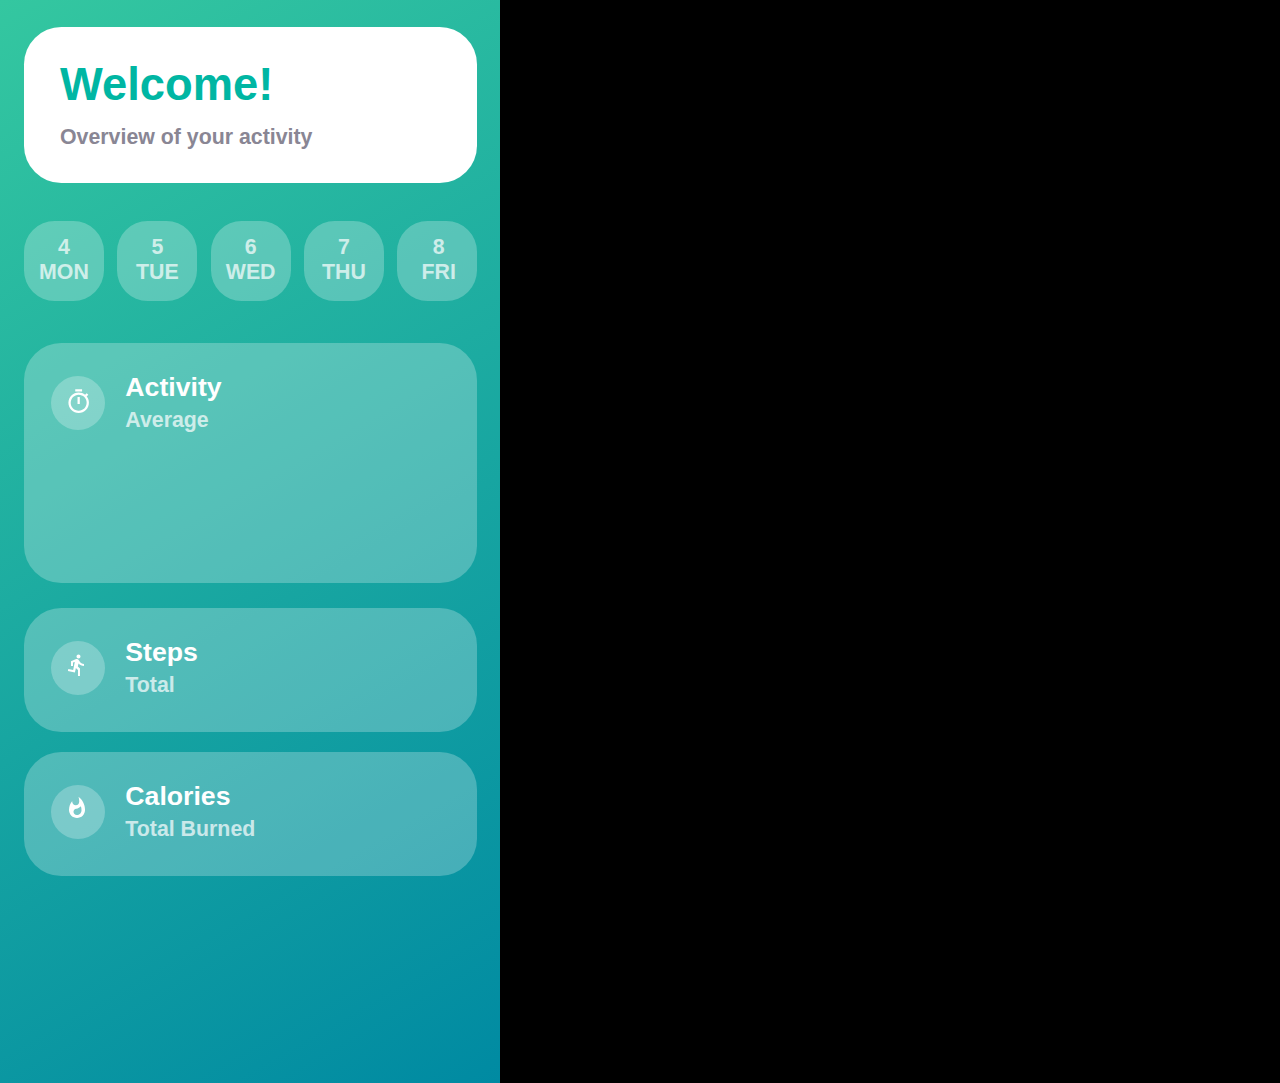
==== index.html @ fbe9bb45 "Add files via upload" ====
<!DOCTYPE html>
<html lang="en" dir="ltr">
  <head>
    <meta charset="utf-8">
    <meta name="viewport" content="width=device-width, initial-scale=1.0">
    <title>Fitnes Tracker</title>
    <script src="..\javascript\java.js"></script>
    <link rel="stylesheet" href="./css/style.css">
  </head>
  <body>

    <div class="container">
      <div class="box">

          <h1>Welcome!</h1>
    <h2>Overview of your activity</h2>
    <div class="dani">
      <h1>4 MON</h1>
      <h2>5 TUE</h2>
      <h3>6 WED</h3>
      <h4>7 THU</h4>
      <h5>8 FRI</h5>
    </div>

          <div class="container1">
            <div class="box1">
              </div>
          </div>
          <div class="container2">
            <div class="box1">
              </div>
          </div>
          <div class="container3">
            <div class="box1">
              </div>
          </div>
          <div class="container4">
            <div class="box1">
              </div>
          </div>
          <div class="container5">
            <div class="box1">
              </div>
          </div>

      </div>
      <div class="dot"></div>
      <img class="slika1" src="img/timer.png" alt="timer">
      <div class="dot1"></div>
      <img class="slika2" src="img/pesak.png" alt="timer">
      <div class="dot2"></div>
      <img class="slika3" src="img/vatra.png" alt="timer">
      <div class="activitynaslov">
        <h1>Activity</h1>
        <h2>Average</h2>
        <h3>Steps</h3>
        <h4>Total</h4>
        <h5>Calories</h5>
        <h6>Total Burned</h6>
      </div>

    </div>

    <div class="activity">
      <div class="box">
        </div>
      </div>

    <div class="steps">
      <div class="box">
      </div>
    </div>

    <div class="caloris">
      <div class="box">
      </div>
    </div>
  </body>

</html>
---- css/style.css ----
body{
  padding: 0;
  margin: 0;
  background-color: black;
}

.container{
  position: relative;
  width: 375pt;
  height: 812pt;
  background-image: linear-gradient(150deg,   #34C7A0, #008AA2);
  position: absolute;
  opacity: 100%;
}
.container .box{
  position: absolute;
  width: 340pt;
  height: 117pt;
  background-color: #FFFFFF;
  margin-left: 18pt;
  margin-top: 20pt;
  border-radius: 28pt;
}
.container h1{
  font-family: Helvetica, Bold;
  color: #00B6A3;
  font-size: 34pt;
  width: 162pt;
  height: 40pt;
  margin-left: 27pt;
  margin-top: 24pt;
  margin-bottom: 10pt;
}
.container h2{
  font-family: Helvetica, medium;
  font-size: 16pt;
  content: normal;
  color: #898694;
  margin-left: 27pt;
  margin-top: 0pt;
}
.dani h1{
  color: white;
  border: none;
  font-family: Helvetica ,medium;
  position: absolute;
  text-align: center;
  width: 38pt;
  height: 38pt;
  margin-left: 11pt;
  margin-top: 50pt;
  font-size: 16pt;
  opacity: 0.7;
}
.dani h2{
  color: white;
  font-family: Helvetica ,medium;
  position: absolute;
  text-align: center;
  width: 38pt;
  height: 38pt;
  margin-left: 81pt;
  margin-top: 50pt;
  font-size: 16pt;
  opacity: 0.7;
}
.dani h3{
  color: white;
  font-family: Helvetica ,medium;
  position: absolute;
  text-align: center;
  width: 38pt;
  height: 38pt;
  margin-left: 151pt;
  margin-top: 50pt;
  font-size: 16pt;
  opacity: 0.7;
}
.dani h4{
  color: white;
  font-family: Helvetica ,medium;
  position: absolute;
  text-align: center;
  width: 38pt;
  height: 38pt;
  margin-left: 221pt;
  margin-top: 50pt;
  font-size: 16pt;
  opacity: 0.7;
}
.dani h5{
  color: white;
  font-family: Helvetica ,medium;
  position: absolute;
  text-align: center;
  width: 38pt;
  height: 38pt;
  margin-left: 292pt;
  margin-top: 50pt;
  font-size: 16pt;
  opacity: 0.7;
}

.container1{
  position: absolute;
  width: 60pt;
  height: 60pt;
  background-color: #FFFFFF;
  position: absolute;
  opacity: 100%;
  margin-left: 0pt;
  margin-top: 40pt;
  border-radius: 23pt;
  opacity: 0.25;
}


}
.container1:hover{
  cursor: pointer;
  background: white;
}
.container2{
  position: absolute;
  width: 60pt;
  height: 60pt;
  background-color: #FFFFFF;
  position: absolute;
  opacity: 100%;
  margin-left: 70pt;
  margin-top: 40pt;
  border-radius: 23pt;
  opacity: 0.25;
}
.container3{
  position: absolute;
  width: 60pt;
  height: 60pt;
  background-color: #FFFFFF;
  position: absolute;
  opacity: 100%;
  margin-left: 140pt;
  margin-top: 40pt;
  border-radius: 23pt;
  opacity: 0.25;
}
.container4{
  position: absolute;
  width: 60pt;
  height: 60pt;
  background-color: #FFFFFF;
  position: absolute;
  opacity: 100%;
  margin-left: 210pt;
  margin-top: 40pt;
  border-radius: 23pt;
  opacity: 0.25;
}
.container5{
  position: absolute;
  width: 60pt;
  height: 60pt;
  background-color: #FFFFFF;
  position: absolute;
  opacity: 100%;
  margin-left: 280pt;
  margin-top: 40pt;
  border-radius: 23pt;
  opacity: 0.25;
}
.activity{
  position: relative;
  width: 340pt;
  height: 180pt;
  background-color: #FFFFFF;
  position: absolute;
  opacity: 100%;
  margin-left: 18pt;
  margin-top: 257pt;
  border-radius: 28pt;
  opacity: 0.25;
}

.activitynaslov h1{
  font-family: Helvetica, medium;
  font-size: 20pt;
  width: 72pt;
  height: 24pt;
  margin-top: 279pt;
  margin-bottom: 0pt;
  margin-left: 94pt;
  color: white;
}
.activitynaslov h2{
  font-family: Helvetica, medium;
  font-size: 16pt;
  width: 62pt;
  height: 19pt;
  margin-top: 3pt;
  margin-left: 94pt;
  color: white;
  opacity: 0.7;
}
.activitynaslov h3{
  font-family: Helvetica, medium;
  font-size: 20pt;
  width: 55pt;
  height: 24pt;
  margin-top: 153pt;
  margin-bottom: 0pt;
  margin-left: 94pt;
  color: white;
}
.activitynaslov h4{
  font-family: Helvetica, medium;
  font-size: 16pt;
  width: 36pt;
  height: 19pt;
  margin-top: 3pt;
  margin-bottom: 0pt;
  margin-left: 94pt;
  color: white;
  opacity: 0.7;
}
.activitynaslov h5{
  font-family: Helvetica, medium;
  font-size: 20pt;
  width: 79pt;
  height: 24pt;
  margin-top: 62pt;
  margin-bottom: 0pt;
  margin-left: 94pt;
  color: white;
}
.activitynaslov h6{
  font-family: Helvetica, medium;
  font-size: 16pt;
  width: 107pt;
  height: 19pt;
  margin-top: 3pt;
  margin-bottom: 0pt;
  margin-left: 94pt;
  color: white;
  opacity: 0.7;
}
.steps{
  position: relative;
  width: 340pt;
  height: 93pt;
  background-color: #FFFFFF;
  position: absolute;
  opacity: 100%;
  margin-left: 18pt;
  margin-top: 456pt;
  border-radius: 28pt;
  opacity: 0.25;
}


.caloris{
  position: relative;
  width: 340pt;
  height: 93pt;
  background-color: #FFFFFF;
  position: absolute;
  opacity: 100%;
  margin-left: 18pt;
  margin-top: 564pt;
  border-radius: 28pt;
  opacity: 0.25;
}
.slika1{
width: 27.32;
height: 27.32;
margin-left: 48.85pt;
margin-top: 290.83pt;
position: absolute;
}
.dot {
  height: 40.49pt;
  width: 40.49pt;
  background-color: #FFFFFF;
  border-radius: 50%;
  position: absolute;
  margin-left: 38.02pt;
  margin-top: 282pt;
  opacity: 0.25;
}
.slika2{
width: 27.32;
height: 27.32;
margin-left: 48.85pt;
margin-top: 489.83pt;
position: absolute;
}
.dot2 {
  height: 40.49pt;
  width: 40.49pt;
  background-color: #FFFFFF;
  border-radius: 50%;
  position: absolute;
  margin-left: 38.02pt;
  margin-top: 481pt;
  opacity: 0.25;
}

.slika3{
width: 27.32;
height: 27.32;
margin-left: 48.85pt;
margin-top: 597pt;
position: absolute;
}
.dot1 {
  height: 40.49pt;
  width: 40.49pt;
  background-color: #FFFFFF;
  border-radius: 50%;
  position: absolute;
  margin-left: 38.02pt;
  margin-top: 589pt;
  opacity: 0.25;
}

/*druga strana*/



.velikibox{
  position: absolute;
  position: absolute;
  width: 340pt;
  height: 555pt;
  background-color: #FFFFFF;
  position: absolute;
  opacity: 100%;
  margin-left: 18pt;
  margin-top: 257pt;
  border-radius: 28pt;
}

.container11{
  position: absolute;
  width: 375pt;
  height: 812pt;
  background-image: linear-gradient(150deg,   #34C7A0, #008AA2);
}
.container11 .box11{
  position: absolute;
  width: 340pt;
  height: 117pt;
  background-color: white;
  margin-left: 18pt;
  margin-top: 20pt;
  border-radius: 28pt;
  opacity: 0.25;
}
.container11 h1{
  font-family: Helvetica, Bold;
  color: #00B6A3;
  font-size: 34pt;
  width: 162pt;
  height: 40pt;
  margin-left: 27pt;
  margin-top: 24pt;
  margin-bottom: 10pt;
}
.container11 h2{
  font-family: Helvetica, medium;
  font-size: 16pt;
  color: #898694;
  margin-left: 27pt;
  margin-top: 5pt;
}
.container15{
  position: absolute;
  width: 60pt;
  height: 60pt;
  background-color: #FFFFFF;
  position: absolute;
  opacity: 100%;
  margin-left: 18pt;
  margin-top: 167pt;
  border-radius: 23pt;
  opacity: 0.25;
}
.container25{
  position: absolute;
  width: 60pt;
  height: 60pt;
  background-color: #FFFFFF;
  position: absolute;
  opacity: 100%;
  margin-left: 88pt;
  margin-top: 167pt;
  border-radius: 23pt;
  opacity: 0.25;
}
.container35{
  position: absolute;
  width: 60pt;
  height: 60pt;
  background-color: #FFFFFF;
  position: absolute;
  opacity: 100%;
  margin-left: 158pt;
  margin-top: 167pt;
  border-radius: 23pt;
  opacity: 0.25;
}
.container45{
  position: absolute;
  width: 60pt;
  height: 60pt;
  background-color: #FFFFFF;
  position: absolute;
  opacity: 100%;
  margin-left: 228pt;
  margin-top: 167pt;
  border-radius: 23pt;
  opacity: 0.25;
}
.container55{
  position: absolute;
  width: 60pt;
  height: 60pt;
  background-color: #FFFFFF;
  position: absolute;
  opacity: 100%;
  margin-left: 298pt;
  margin-top: 167pt;
  border-radius: 23pt;
  opacity: 0.25;
}
.dot3 {
  height: 40.98pt;
  width: 40.98pt;
  background-color: #00B6A3;
  border-radius: 50%;
  position: absolute;
  margin-left: 149pt;
  margin-top: 68pt;
  opacity: 0.25;
}
.slika22{
width: 24pt;
height: 24pt;
margin-left: 158pt;
margin-top: 76pt;
position: absolute;
}
.velikibox h1{
  width: 54pt;
  height: 23pt;
  font-family: Helvetica, regular;
  font-size: 20pt;
  color:#151C1F;
  margin-left: 143pt;
  margin-top: 115pt;
  position: absolute;
}

.velikibox h2{
  width: 105pt;
  height: 23pt;
  font-family: Helvetica;
  font-size: 20pt;
  color:#151C1F;
  margin-left: 122pt;
  margin-top: 301pt;
  position: absolute;
}
.velikibox h3{
  width: 238pt;
  height: 48pt;
  font-family: Helvetica;
  font-size: 40pt;
  color:#151C1F;
  margin-left: 52pt;
  margin-top: 324pt;
  position: absolute;
}
.velikibox h4{
  width: 25pt;
  height: 21pt;
  font-family: Helvetica;
  font-size: 18pt;
  color:#B3B3B3;
  margin-left: 48pt;
  margin-top: 457pt;
  position: absolute;
}
.velikibox h5{
  width: 238pt;
  height: 48pt;
  font-family: Helvetica;
  font-size: 18pt;
  color:#B3B3B3;
  margin-left: 156pt;
  margin-top: 457pt;
  position: absolute;
}
.velikibox h6{
  width: 238pt;
  height: 48pt;
  font-family: Helvetica;
  font-size: 18pt;
  color:#B3B3B3;
  margin-left: 254pt;
  margin-top: 457pt;
  position: absolute;
}
.dot4 {
  height: 231pt;
  width: 231pt;
  border: 8pt solid #00B6A3 ;
  border-radius: 50%;
  position: absolute;
  margin-left: 45pt;
  margin-top: 40pt;
}
.btn {
  width: 40pt;
  height: 40pt;
  margin-left: 28pt;
  margin-top: 59pt;
  background: url('../img/nazad.png' ) no-repeat ;
  border-radius: 25%;
  border: none;
  position: absolute;
}
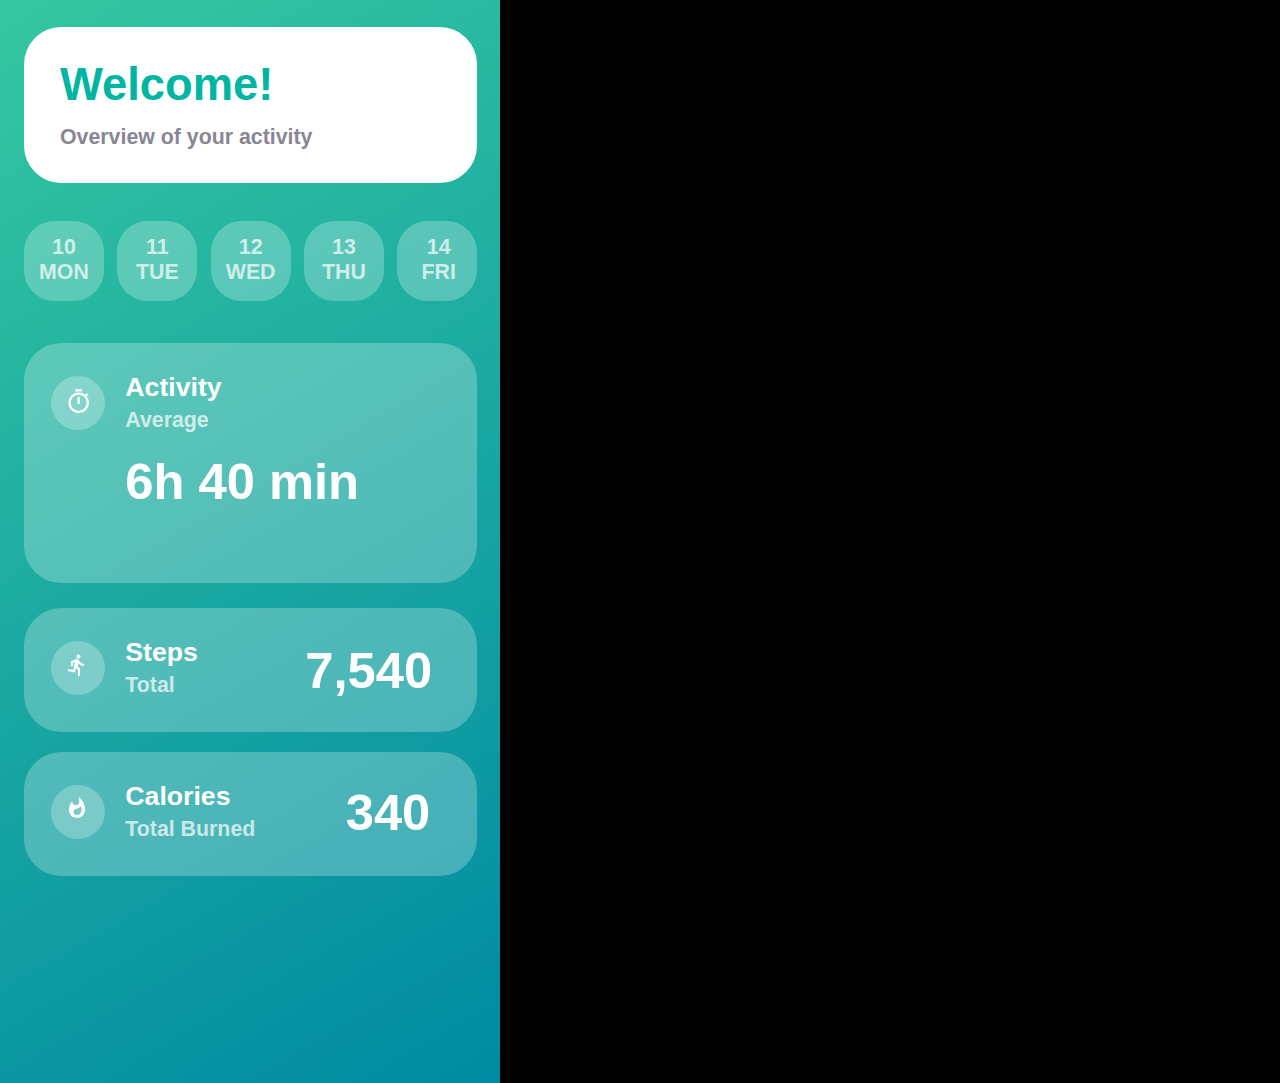
==== commit 88d65391: "Add files via upload" ====
--- a/index.html
+++ b/index.html
@@ -4,7 +4,7 @@
     <meta charset="utf-8">
     <meta name="viewport" content="width=device-width, initial-scale=1.0">
     <title>Fitnes Tracker</title>
-    <script src="..\javascript\java.js"></script>
+    <script src="java.js"></script>
     <link rel="stylesheet" href="./css/style.css">
   </head>
   <body>
@@ -15,12 +15,25 @@
           <h1>Welcome!</h1>
     <h2>Overview of your activity</h2>
     <div class="dani">
-      <h1>4 MON</h1>
-      <h2>5 TUE</h2>
-      <h3>6 WED</h3>
-      <h4>7 THU</h4>
-      <h5>8 FRI</h5>
+      <h1>10 MON</h1>
+      <h2>11 TUE</h2>
+      <h3>12 WED</h3>
+      <h4>13 THU</h4>
+      <h5>14 FRI</h5>
     </div>
+
+          <div class="vreme">
+            <h1>6h 40 min</h1>
+            </div>
+            <div class="koraci">
+              <h1>7,540</h1>
+              </div>
+              <div class="kalorije">
+                <h1>340</h1>
+                </div>
+
+
+
 
           <div class="container1">
             <div class="box1">
--- a/css/style.css
+++ b/css/style.css
@@ -321,18 +321,53 @@
   margin-top: 589pt;
   opacity: 0.25;
 }
+.vreme{
+  position: absolute;
+}
+.koraci{
+  position: absolute;
+}
+.kalorije{
+  position: absolute;
+}
+.vreme h1{
+  width: 180pt;
+  height: 45pt;
+  font-family: Helvetica, Bold;
+  font-size: 38pt;
+  color: white;
+  margin-top: 213pt;
+  margin-left: 76pt;
+}
+.koraci h1{
+  width: 100pt;
+  height: 45pt;
+  font-family: Helvetica, Bold;
+  font-size: 38pt;
+  color: white;
+  margin-top: 355pt;
+  margin-left: 211pt;
+}
+.kalorije h1{
+  width: 64pt;
+  height: 45pt;
+  font-family: Helvetica, Bold;
+  font-size: 38pt;
+  color: white;
+  text-align: center;
+  margin-top: 461pt;
+  margin-left: 241pt;
+}
 
 /*druga strana*/
 
 
 
 .velikibox{
-  position: absolute;
   position: absolute;
   width: 340pt;
   height: 555pt;
   background-color: #FFFFFF;
-  position: absolute;
   opacity: 100%;
   margin-left: 18pt;
   margin-top: 257pt;
@@ -340,6 +375,7 @@
 }
 
 .container11{
+  margin: 0pt;
   position: absolute;
   width: 375pt;
   height: 812pt;
@@ -355,22 +391,67 @@
   border-radius: 28pt;
   opacity: 0.25;
 }
-.container11 h1{
-  font-family: Helvetica, Bold;
+.dan h1{
+  position: absolute;
+  width: 137pt;
+  height: 40pt;
+  font-family: Helvetica,Bold;
+  font-size: 34pt;
+  color: white;
+  margin-left: 78pt;
+  margin-top: 44pt;
+}
+.dan h2{
+  position: absolute;
+  width: 110pt;
+  height: 19pt;
+  font-family: Helvetica,Medium;
+  font-size: 16pt;
+  color: white;
+  margin-left: 78pt;
+  margin-top: 94pt;
+  opacity: 0.7;
+}
+
+.dnevnibrojkoraka h1{
+  position: absolute;
+  width: 125pt;
+  height: 57pt;
+  font-family: Helvetica,Bold;
+  font-size: 48pt;
+  color: #151C1F;
+  margin-left: 125pt;
+  margin-top: 399pt;
+}
+.km h1{
+  position: absolute;
+  width: 58pt;
+  height: 48pt;
+  font-family: Helvetica,Bold;
+  font-size: 40pt;
   color: #00B6A3;
-  font-size: 34pt;
-  width: 162pt;
-  height: 40pt;
-  margin-left: 27pt;
-  margin-top: 24pt;
-  margin-bottom: 10pt;
-}
-.container11 h2{
-  font-family: Helvetica, medium;
-  font-size: 16pt;
-  color: #898694;
-  margin-left: 27pt;
-  margin-top: 5pt;
+  margin-left: 51pt;
+  margin-top: 735pt;
+}
+.km h2{
+  position: absolute;
+  width: 69pt;
+  height: 48pt;
+  font-family: Helvetica,Bold;
+  font-size: 40pt;
+  color: #00B6A3;
+  margin-left: 154pt;
+  margin-top: 735pt;
+}
+.km h3{
+  position: absolute;
+  width: 22pt;
+  height: 48pt;
+  font-family: Helvetica,Bold;
+  font-size: 40pt;
+  color: #00B6A3;
+  margin-left: 285pt;
+  margin-top: 735pt;
 }
 .container15{
   position: absolute;
@@ -519,13 +600,64 @@
   margin-left: 45pt;
   margin-top: 40pt;
 }
-.btn {
-  width: 40pt;
-  height: 40pt;
-  margin-left: 28pt;
-  margin-top: 59pt;
-  background: url('../img/nazad.png' ) no-repeat ;
-  border-radius: 25%;
+.dani2 h1{
+  color: white;
   border: none;
-  position: absolute;
-}
+  font-family: Helvetica ,medium;
+  position: absolute;
+  text-align: center;
+  width: 38pt;
+  height: 38pt;
+  margin-left: 29pt;
+  margin-top: 178pt;
+  font-size: 16pt;
+  opacity: 0.7;
+}
+.dani2 h2{
+  color: white;
+  font-family: Helvetica ,medium;
+  position: absolute;
+  text-align: center;
+  width: 38pt;
+  height: 38pt;
+  margin-left: 100pt;
+  margin-top: 178pt;
+  font-size: 16pt;
+  opacity: 0.7;
+}
+.dani2 h3{
+  color: white;
+  font-family: Helvetica ,medium;
+  position: absolute;
+  text-align: center;
+  width: 38pt;
+  height: 38pt;
+  margin-left: 169pt;
+  margin-top: 178pt;
+  font-size: 16pt;
+  opacity: 0.7;
+}
+.dani2 h4{
+  color: white;
+  font-family: Helvetica ,medium;
+  position: absolute;
+  text-align: center;
+  width: 38pt;
+  height: 38pt;
+  margin-left: 239pt;
+  margin-top:178pt;
+  font-size: 16pt;
+  opacity: 0.7;
+}
+.dani2 h5{
+  color: white;
+  font-family: Helvetica ,medium;
+  position: absolute;
+  text-align: center;
+  width: 38pt;
+  height: 38pt;
+  margin-left: 309pt;
+  margin-top: 178pt;
+  font-size: 16pt;
+  opacity: 0.7;
+}
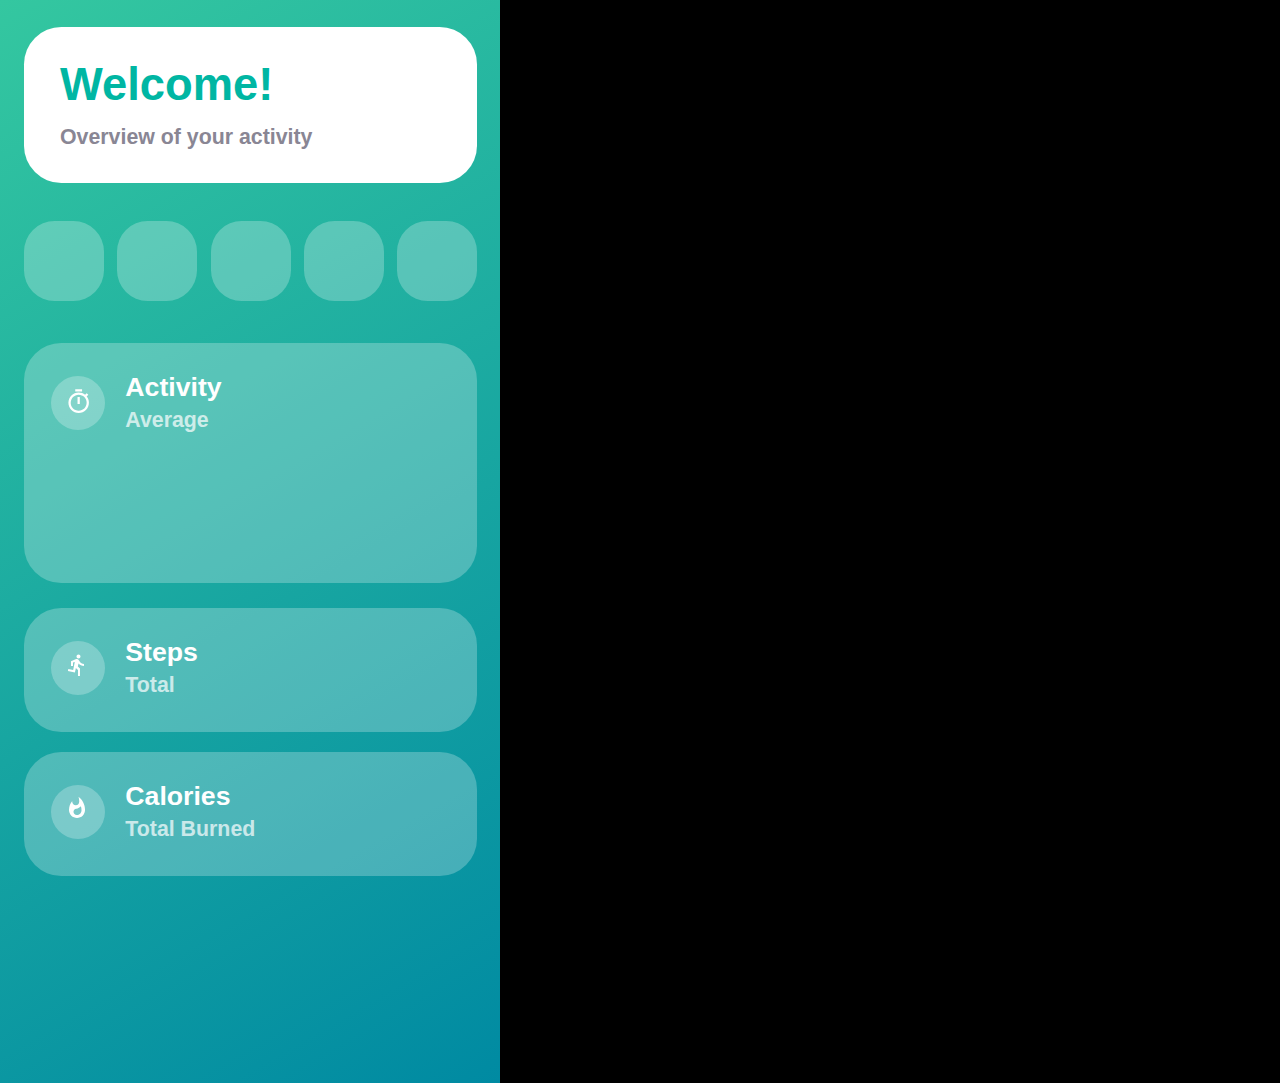
==== commit af39053f: "Add files via upload" ====
--- a/index.html
+++ b/index.html
@@ -1,93 +1,103 @@
 <!DOCTYPE html>
 <html lang="en" dir="ltr">
-  <head>
-    <meta charset="utf-8">
-    <meta name="viewport" content="width=device-width, initial-scale=1.0">
-    <title>Fitnes Tracker</title>
-    <script src="java.js"></script>
-    <link rel="stylesheet" href="./css/style.css">
-  </head>
-  <body>
 
-    <div class="container">
-      <div class="box">
+<head>
+  <meta charset="utf-8">
+  <meta name="viewport" content="width=device-width, initial-scale=1.0">
+  <title>Fitnes Tracker</title>
+  <script src="javascript/index.js"></script>
+  <link rel="stylesheet" href="./css/style.css">
+</head>
 
-          <h1>Welcome!</h1>
-    <h2>Overview of your activity</h2>
-    <div class="dani">
-      <h1>10 MON</h1>
-      <h2>11 TUE</h2>
-      <h3>12 WED</h3>
-      <h4>13 THU</h4>
-      <h5>14 FRI</h5>
-    </div>
+<body>
 
-          <div class="vreme">
-            <h1>6h 40 min</h1>
-            </div>
-            <div class="koraci">
-              <h1>7,540</h1>
-              </div>
-              <div class="kalorije">
-                <h1>340</h1>
-                </div>
+  <div class="container">
+    <div class="box">
+
+      <h1>Welcome!</h1>
+      <h2>Overview of your activity</h2>
+      <div class="dani">
+        <h1 id="dan1"></h1>
+        <h2 id="dan2"></h2>
+        <h3 id="dan3"></h3>
+        <h4 id="dan4"></h4>
+        <h5 id="dan5"></h5>
+      </div>
+
+      <div class="vreme">
+        <h1 id="vreme"></h1>
+      </div>
+      <div class="koraci">
+        <h1 id="koraci"></h1>
+      </div>
+      <div class="kalorije">
+        <h1 id="kalorije"></h1>
+      </div>
 
 
 
+      <a href="dani/dan1.html">
+        <div class="container1">
+          <div class="box1"></div>
+        </div>
+      </a>
 
-          <div class="container1">
-            <div class="box1">
-              </div>
-          </div>
-          <div class="container2">
-            <div class="box1">
-              </div>
-          </div>
-          <div class="container3">
-            <div class="box1">
-              </div>
-          </div>
-          <div class="container4">
-            <div class="box1">
-              </div>
-          </div>
-          <div class="container5">
-            <div class="box1">
-              </div>
-          </div>
+      <a href="dani/dan2.html">
+        <div class="container2">
+          <div class="box1"></div>
+        </div>
+      </a>
 
-      </div>
-      <div class="dot"></div>
-      <img class="slika1" src="img/timer.png" alt="timer">
-      <div class="dot1"></div>
-      <img class="slika2" src="img/pesak.png" alt="timer">
-      <div class="dot2"></div>
-      <img class="slika3" src="img/vatra.png" alt="timer">
-      <div class="activitynaslov">
-        <h1>Activity</h1>
-        <h2>Average</h2>
-        <h3>Steps</h3>
-        <h4>Total</h4>
-        <h5>Calories</h5>
-        <h6>Total Burned</h6>
-      </div>
+      <a href="dani/dan3.html">
+        <div class="container3">
+          <div class="box1"></div>
+        </div>
+      </a>
+
+      <a href="dani/dan4.html">
+        <div class="container4">
+          <div class="box1"></div>
+        </div>
+      </a>
+
+      <a href="dani/dan5.html">
+        <div class="container5">
+          <div class="box1"></div>
+        </div>
+      </a>
 
     </div>
-
-    <div class="activity">
-      <div class="box">
-        </div>
-      </div>
-
-    <div class="steps">
-      <div class="box">
-      </div>
+    <div class="dot"></div>
+    <img class="slika1" src="img/timer.png" alt="timer">
+    <div class="dot1"></div>
+    <img class="slika2" src="img/pesak.png" alt="timer">
+    <div class="dot2"></div>
+    <img class="slika3" src="img/vatra.png" alt="timer">
+    <div class="activitynaslov">
+      <h1>Activity</h1>
+      <h2>Average</h2>
+      <h3>Steps</h3>
+      <h4>Total</h4>
+      <h5>Calories</h5>
+      <h6>Total Burned</h6>
     </div>
 
-    <div class="caloris">
-      <div class="box">
-      </div>
+  </div>
+
+  <div class="activity">
+    <div class="box">
     </div>
-  </body>
+  </div>
 
-</html>
+  <div class="steps">
+    <div class="box">
+    </div>
+  </div>
+
+  <div class="caloris">
+    <div class="box">
+    </div>
+  </div>
+</body>
+
+</html>--- a/css/style.css
+++ b/css/style.css
@@ -22,6 +22,7 @@
   border-radius: 28pt;
 }
 .container h1{
+  cursor: pointer;
   font-family: Helvetica, Bold;
   color: #00B6A3;
   font-size: 34pt;
@@ -39,6 +40,7 @@
   margin-left: 27pt;
   margin-top: 0pt;
 }
+
 .dani h1{
   color: white;
   border: none;
@@ -115,11 +117,8 @@
 }
 
 
-}
-.container1:hover{
-  cursor: pointer;
-  background: white;
-}
+
+
 .container2{
   position: absolute;
   width: 60pt;
@@ -422,6 +421,7 @@
   color: #151C1F;
   margin-left: 125pt;
   margin-top: 399pt;
+  text-align: center;
 }
 .km h1{
   position: absolute;
@@ -450,8 +450,9 @@
   font-family: Helvetica,Bold;
   font-size: 40pt;
   color: #00B6A3;
-  margin-left: 285pt;
+  margin-left: 270pt;
   margin-top: 735pt;
+  align-items: center;
 }
 .container15{
   position: absolute;
@@ -661,3 +662,10 @@
   font-size: 16pt;
   opacity: 0.7;
 }
+.backdugme{
+  position: absolute;
+  width: 40pt;
+  height: 40pt;
+  margin-left: 29pt;
+  margin-top: 59pt;
+}
